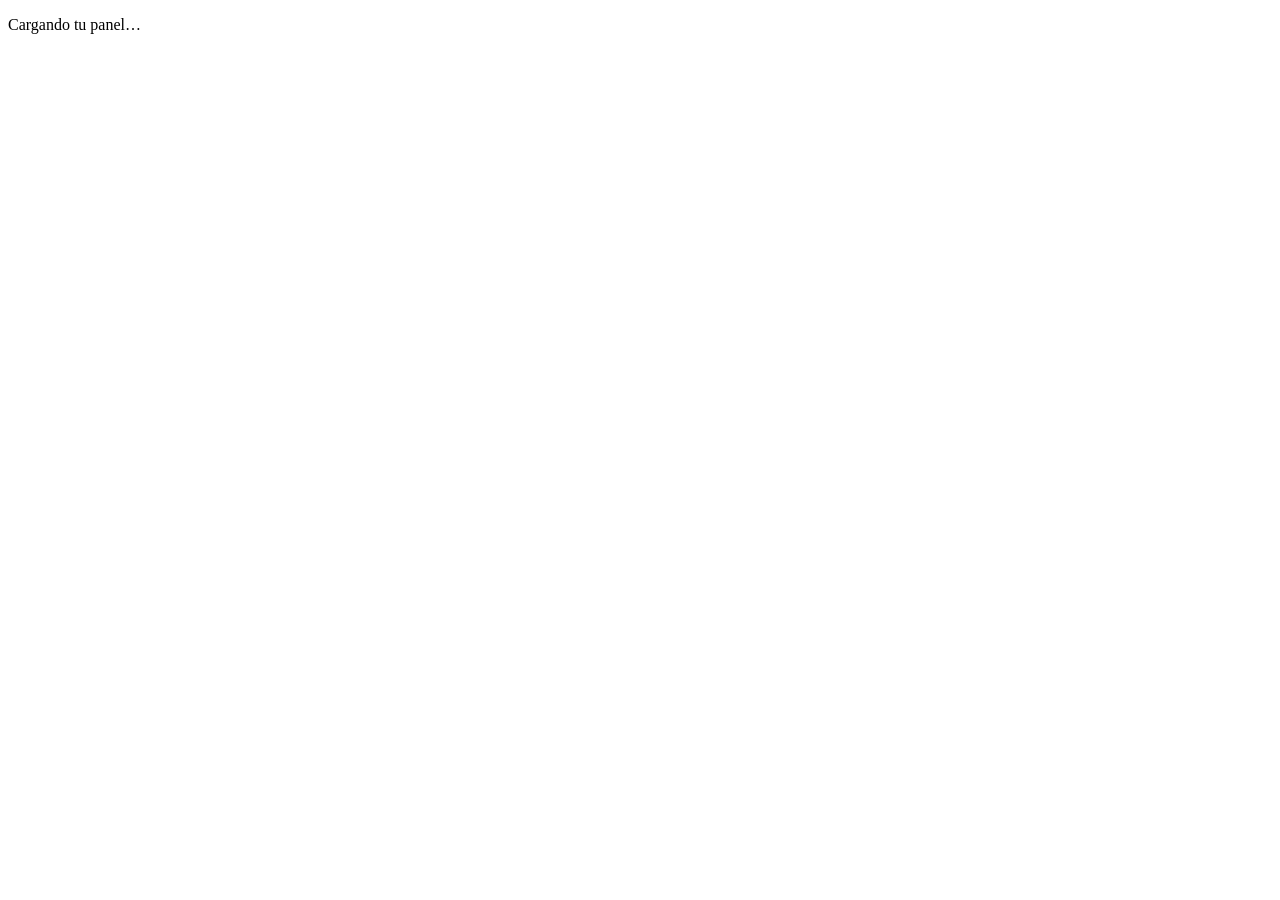
==== company/6af2012e4e6a2e795abdc049/index.html @ 743e1349 "panel empresa company/6af2012e4e6a2e795abdc049/index.html" ====
<!DOCTYPE html>
<html lang="es">
<head>
  <meta charset="UTF-8" />
  <meta name="viewport" content="width=device-width, initial-scale=1.0" />
  <title>Medusa · Bot WhatsApp IA</title>
  <meta name="robots" content="noindex, nofollow" />
  <meta name="theme-color" content="#ffffff" />
  <link rel="icon" href="../../assets/tuki-logo.png" type="image/svg+xml" />
  <link rel="stylesheet" href="../../panel/panel.css?v=1794347741791" />
</head>
<body>
  <div id="tg-root" class="tg-co">
    <p class="tg-loading">Cargando tu panel…</p>
  </div>
  <script>window.TG_COMPANY_ID="6af2012e4e6a2e795abdc049"</script>
  <script src="../../panel/panel.js?v=1794347741791"></script>
</body>
</html>
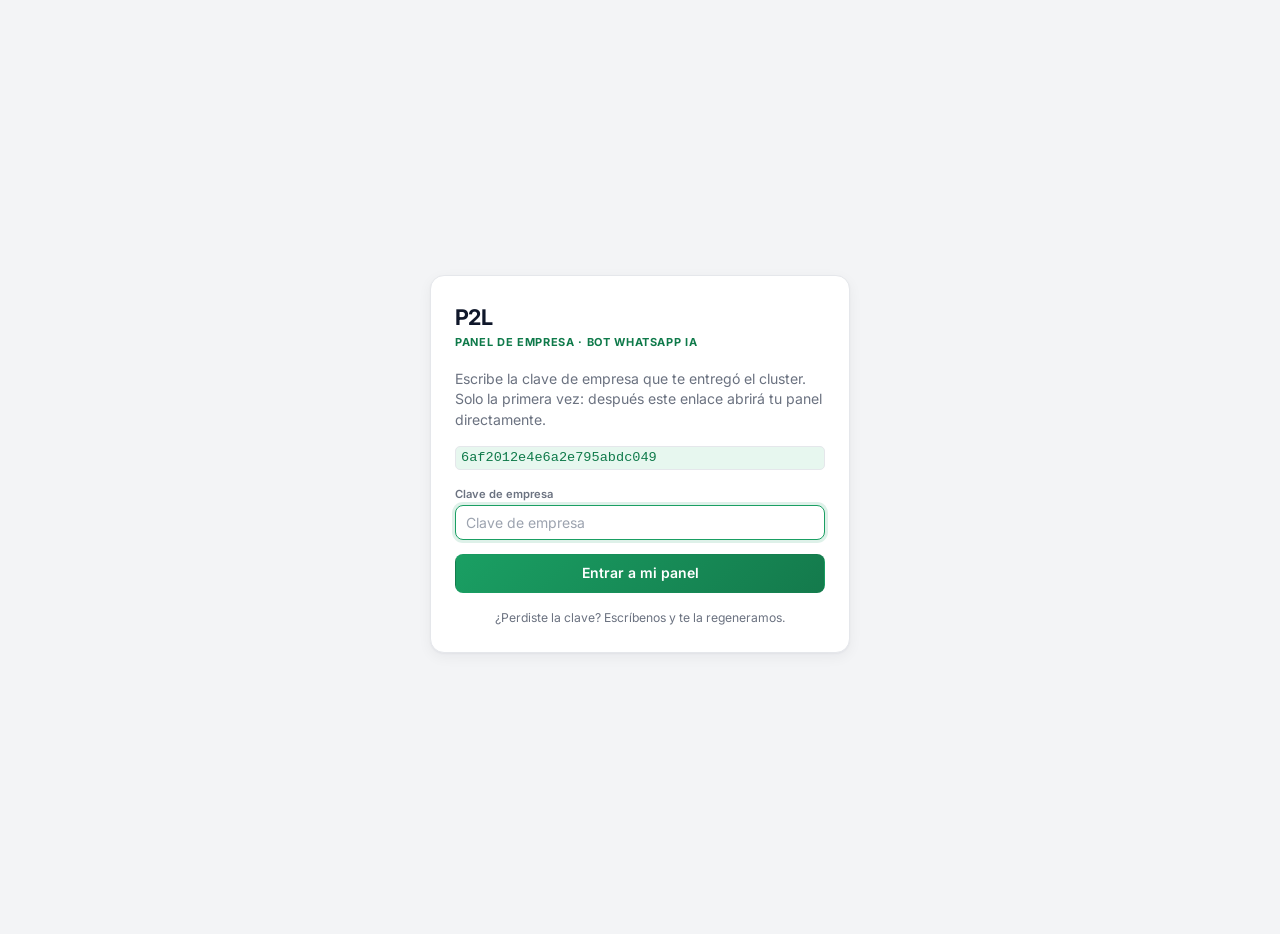
==== commit 9179cf8d: "panel empresa company/6af2012e4e6a2e795abdc049/index.html" ====
--- a/company/6af2012e4e6a2e795abdc049/index.html
+++ b/company/6af2012e4e6a2e795abdc049/index.html
@@ -7,13 +7,13 @@
   <meta name="robots" content="noindex, nofollow" />
   <meta name="theme-color" content="#ffffff" />
   <link rel="icon" href="../../assets/tuki-logo.png" type="image/svg+xml" />
-  <link rel="stylesheet" href="../../panel/panel.css?v=1794347741791" />
+  <link rel="stylesheet" href="../../panel/panel.css?v=1794351184518" />
 </head>
 <body>
   <div id="tg-root" class="tg-co">
     <p class="tg-loading">Cargando tu panel…</p>
   </div>
   <script>window.TG_COMPANY_ID="6af2012e4e6a2e795abdc049"</script>
-  <script src="../../panel/panel.js?v=1794347741791"></script>
+  <script src="../../panel/panel.js?v=1794351184518"></script>
 </body>
 </html>
--- a/panel/panel.css
+++ b/panel/panel.css
@@ -0,0 +1,1110 @@
+@import url('https://fonts.googleapis.com/css2?family=Inter:wght@400;500;600;700&display=swap');
+
+/* El panel estático no tiene el reset global de la SPA: lo replicamos aquí. */
+html, body {
+  margin: 0;
+  padding: 0;
+  background: #f3f4f6;
+  font-family: Inter, -apple-system, BlinkMacSystemFont, 'Segoe UI', Roboto, sans-serif;
+  font-size: 16px;
+}
+.tg-co *, .tg-co *::before, .tg-co *::after { box-sizing: border-box; }
+
+.tg-co {
+  --bg: #f3f4f6;
+  --surface: #ffffff;
+  --surface-2: #f9fafb;
+  --ink: #0f172a;
+  --ink-2: #374151;
+  --muted: #6b7280;
+  --leaf: #1a9f63;
+  --leaf-deep: #147a4c;
+  --leaf-ink: #0f7a4a;
+  --leaf-soft: #e7f7ef;
+  --line: #e5e7eb;
+  --danger: #dc2626;
+  --shadow: 0 1px 2px rgba(15, 23, 42, 0.04), 0 4px 14px rgba(15, 23, 42, 0.05);
+  min-height: 100vh;
+  width: 100%;
+  max-width: none;
+  box-sizing: border-box;
+  padding: 14px clamp(12px, 1.5vw, 20px) 20px;
+  color: var(--ink);
+  font-family: Inter, -apple-system, BlinkMacSystemFont, 'Segoe UI', Roboto, sans-serif;
+  line-height: 1.45;
+  -webkit-font-smoothing: antialiased;
+  background: var(--bg);
+}
+.tg-co__header {
+  display: flex;
+  justify-content: space-between;
+  align-items: center;
+  flex-wrap: wrap;
+  gap: 12px;
+  margin-bottom: 12px;
+  padding-bottom: 10px;
+  border-bottom: 1px solid var(--line);
+}
+.tg-co__menu {
+  display: flex;
+  flex-wrap: wrap;
+  gap: 6px;
+  flex: 1 1 280px;
+}
+.tg-co__tab {
+  border: 1px solid var(--line);
+  background: #fff;
+  color: var(--ink);
+  border-radius: 999px;
+  padding: 6px 12px;
+  font: inherit;
+  font-size: 0.78rem;
+  font-weight: 700;
+  cursor: pointer;
+}
+.tg-co__tab.is-on {
+  background: var(--leaf-soft);
+  color: var(--leaf-ink);
+  border-color: var(--leaf);
+}
+.tg-pane { display: none; }
+.tg-pane.is-on { display: block; width: 100%; min-width: 0; }
+.tg-co__headline {
+  flex: 0 1 auto;
+  min-width: 0;
+  margin: 0;
+  padding: 6px 0;
+  font-size: 0.78rem;
+  font-weight: 700;
+  letter-spacing: 0;
+  line-height: 1.2;
+  color: var(--ink);
+  white-space: nowrap;
+  overflow-x: auto;
+}
+.tg-co__sep {
+  display: inline-block;
+  margin: 0 0.35em;
+  color: var(--leaf-ink);
+  font-weight: 700;
+}
+.tg-co__meta {
+  display: flex;
+  flex-wrap: wrap;
+  align-items: center;
+  gap: 8px 16px;
+}
+.tg-panel-line {
+  display: inline-flex;
+  align-items: center;
+  gap: 6px;
+  margin: 0;
+  font-size: 0.82rem;
+  min-width: 0;
+}
+.tg-panel-line code {
+  max-width: min(42vw, 420px);
+  overflow: hidden;
+  text-overflow: ellipsis;
+  white-space: nowrap;
+  display: inline-block;
+  vertical-align: bottom;
+}
+.tg-co__nav {
+  display: flex;
+  gap: 8px;
+  align-items: center;
+  flex: 0 0 auto;
+}
+.tg-err {
+  margin: 0 0 8px;
+  padding: 8px 12px;
+  border-radius: 8px;
+  background: #fef2f2;
+  border: 1px solid #fecaca;
+  color: #991b1b;
+  font-size: 14px;
+}
+.tg-note {
+  margin: 0 0 8px;
+  padding: 8px 12px;
+  border-radius: 8px;
+  background: var(--leaf-soft);
+  border: 1px solid #bbf0d5;
+  color: var(--leaf-ink);
+  font-size: 14px;
+}
+
+.tg-board {
+  display: grid;
+  grid-template-columns: 1.15fr 1.15fr 0.95fr;
+  grid-template-rows: auto minmax(320px, 0.85fr) minmax(280px, 1fr) auto;
+  grid-template-areas:
+    'brand brand ai'
+    'chats chats chats'
+    'ctx   ctx   wa'
+    'ctx   ctx   tutorial';
+  gap: 10px;
+  width: 100%;
+  min-height: calc(100vh - 110px);
+  align-items: stretch;
+}
+.tg-board--panes {
+  display: block;
+  width: 100%;
+  min-height: 0;
+}
+.tg-board--panes > .tg-pane.is-on > .tg-panel {
+  width: 100%;
+}
+.tg-board__brand { grid-area: brand; }
+.tg-board__chats { grid-area: chats; min-height: 0; }
+.tg-board__ctx { grid-area: ctx; display: flex; flex-direction: column; gap: 12px; min-height: 0; }
+.tg-board__flows { grid-area: flows; } /* más adelante */
+.tg-board__tutorial { grid-area: tutorial; }
+.tg-board__wa { grid-area: wa; }
+.tg-board__orch { grid-area: orch; } /* más adelante */
+.tg-board__ai { grid-area: ai; }
+
+.tg-chats__status {
+  display: flex;
+  align-items: center;
+  gap: 10px;
+  flex-wrap: wrap;
+}
+.tg-chats__live {
+  font-size: 0.78rem;
+  font-weight: 600;
+  color: var(--muted);
+}
+.tg-chats__live--on { color: var(--leaf-ink); }
+.tg-chats__body {
+  display: grid;
+  grid-template-columns: minmax(180px, 240px) 1fr;
+  gap: 0;
+  min-height: 280px;
+  flex: 1 1 auto;
+  border: 1px solid var(--line);
+  border-radius: 10px;
+  overflow: hidden;
+  background: var(--surface-2);
+}
+.tg-chats__list {
+  border-right: 1px solid var(--line);
+  overflow-y: auto;
+  max-height: 360px;
+  background: var(--surface);
+}
+.tg-chats__item {
+  display: grid;
+  grid-template-columns: 1fr auto;
+  grid-template-areas: 'phone time' 'preview preview';
+  gap: 2px 8px;
+  width: 100%;
+  text-align: left;
+  padding: 10px 12px;
+  border: 0;
+  border-bottom: 1px solid var(--line);
+  background: transparent;
+  cursor: pointer;
+  font: inherit;
+  color: inherit;
+}
+.tg-chats__item:hover { background: var(--leaf-soft); }
+.tg-chats__item--active { background: var(--leaf-soft); box-shadow: inset 3px 0 0 var(--leaf); }
+.tg-chats__item--flash { animation: tg-chat-flash 1.4s ease; }
+.tg-chats__item--live {
+  position: relative;
+  z-index: 1;
+  background: rgba(231, 247, 239, 0.85);
+  border-bottom-color: transparent;
+  box-shadow:
+    inset 3px 0 0 #1a9f63,
+    0 0 0 1px rgba(62, 207, 142, 0.65),
+    0 0 10px 2px rgba(62, 207, 142, 0.4),
+    0 0 22px 6px rgba(26, 159, 99, 0.22);
+  animation: tg-chat-glow 1.7s ease-in-out infinite;
+}
+.tg-chats__item--live.tg-chats__item--active {
+  background: #e7f7ef;
+}
+.tg-chats__item--live-hit {
+  animation: tg-chat-glow-hit 1.2s ease, tg-chat-glow 1.7s ease-in-out 1.2s infinite;
+}
+.tg-chats__item--live .tg-chats__phone {
+  color: #0f7a4a;
+}
+@keyframes tg-chat-flash {
+  0%, 100% { background: transparent; }
+  30% { background: #dcfce7; }
+}
+@keyframes tg-chat-glow {
+  0%, 100% {
+    box-shadow:
+      inset 3px 0 0 #1a9f63,
+      0 0 0 1px rgba(62, 207, 142, 0.5),
+      0 0 8px 1px rgba(62, 207, 142, 0.28),
+      0 0 16px 4px rgba(26, 159, 99, 0.14);
+  }
+  50% {
+    box-shadow:
+      inset 3px 0 0 #3ecf8e,
+      0 0 0 2px rgba(62, 207, 142, 0.85),
+      0 0 14px 4px rgba(62, 207, 142, 0.55),
+      0 0 28px 8px rgba(26, 159, 99, 0.32);
+  }
+}
+@keyframes tg-chat-glow-hit {
+  0% {
+    box-shadow:
+      inset 3px 0 0 #3ecf8e,
+      0 0 0 3px rgba(62, 207, 142, 1),
+      0 0 20px 8px rgba(62, 207, 142, 0.75),
+      0 0 36px 12px rgba(26, 159, 99, 0.45);
+  }
+  100% {
+    box-shadow:
+      inset 3px 0 0 #1a9f63,
+      0 0 0 1px rgba(62, 207, 142, 0.65),
+      0 0 10px 2px rgba(62, 207, 142, 0.4),
+      0 0 22px 6px rgba(26, 159, 99, 0.22);
+  }
+}
+.tg-chats__phone { grid-area: phone; font-weight: 700; font-size: 0.86rem; }
+.tg-chats__time { grid-area: time; font-size: 0.72rem; color: var(--muted); }
+.tg-chats__preview {
+  grid-area: preview;
+  font-size: 0.78rem;
+  color: var(--muted);
+  white-space: nowrap;
+  overflow: hidden;
+  text-overflow: ellipsis;
+}
+.tg-chats__thread { display: flex; flex-direction: column; min-height: 0; min-width: 0; }
+.tg-chats__thread-head {
+  display: flex;
+  justify-content: space-between;
+  align-items: center;
+  gap: 8px;
+  padding: 8px 12px;
+  border-bottom: 1px solid var(--line);
+  background: var(--surface);
+  font-size: 0.88rem;
+}
+.tg-chats__msgs {
+  flex: 1 1 auto;
+  overflow-y: auto;
+  max-height: 320px;
+  padding: 12px;
+  display: flex;
+  flex-direction: column;
+  gap: 8px;
+}
+.tg-chats__bubble {
+  max-width: min(92%, 520px);
+  padding: 8px 11px;
+  border-radius: 12px;
+  font-size: 0.88rem;
+  line-height: 1.4;
+}
+.tg-chats__bubble p { margin: 2px 0 4px; white-space: pre-wrap; word-break: break-word; }
+.tg-chats__bubble time { display: block; font-size: 0.7rem; color: var(--muted); }
+.tg-chats__bubble-role {
+  font-size: 0.68rem;
+  font-weight: 700;
+  text-transform: uppercase;
+  letter-spacing: 0.04em;
+  opacity: 0.75;
+}
+.tg-chats__bubble--user {
+  align-self: flex-start;
+  background: #fff;
+  border: 1px solid var(--line);
+}
+.tg-chats__bubble--bot {
+  align-self: flex-end;
+  background: var(--leaf-soft);
+  border: 1px solid #bbf0d5;
+  color: #0f3d2a;
+}
+.tg-chats__empty {
+  margin: 16px;
+  color: var(--muted);
+  font-size: 0.88rem;
+  text-align: center;
+}
+
+.tg-learn {
+  margin: 0 0 8px;
+  font-size: 0.78rem;
+  line-height: 1.35;
+  color: var(--muted);
+}
+.tg-learn a {
+  margin-left: 8px;
+  color: var(--leaf-ink);
+  font-weight: 600;
+}
+.tg-float-kit { margin-top: 10px; }
+.tg-float-kit__code {
+  min-height: 120px;
+  max-height: 160px;
+  font-size: 0.72rem;
+  line-height: 1.35;
+  white-space: pre;
+  overflow: auto;
+}
+.tg-ctx__lead {
+  margin: 2px 0 0;
+  font-size: 0.82rem;
+  color: var(--muted);
+  font-weight: 500;
+}
+.tg-panel__head--sub { margin-bottom: 6px; }
+.tg-panel__head--sub h3 {
+  margin: 0;
+  font-size: 0.95rem;
+  font-weight: 700;
+}
+.tg-ctx__row {
+  display: grid;
+  grid-template-columns: 1fr 1fr;
+  gap: 12px;
+  min-height: 0;
+  flex: 1 1 auto;
+  align-items: stretch;
+}
+.tg-ctx__block {
+  display: flex;
+  flex-direction: column;
+  min-height: 0;
+  flex: 1 1 auto;
+}
+.tg-ctx__block--links {
+  flex: 0 0 auto;
+  padding-top: 10px;
+  border-top: 1px solid var(--line);
+}
+.tg-ctx__block .tg-area--fill { min-height: 180px; flex: 1 1 auto; }
+
+.tg-ai__row {
+  display: flex;
+  flex-wrap: wrap;
+  align-items: baseline;
+  justify-content: space-between;
+  gap: 6px 12px;
+  margin-bottom: 8px;
+}
+.tg-ai__big {
+  font-size: 1.25rem;
+  font-weight: 700;
+  color: var(--ink);
+}
+.tg-ai__big small {
+  font-size: 0.82rem;
+  font-weight: 500;
+  color: var(--muted);
+}
+.tg-ai__cost {
+  font-size: 1.05rem;
+  font-weight: 700;
+  color: var(--leaf-deep, #1a9f63);
+}
+.tg-ai__bar {
+  height: 8px;
+  border-radius: 999px;
+  background: rgba(15, 23, 42, 0.08);
+  overflow: hidden;
+  margin-bottom: 8px;
+}
+.tg-ai__fill {
+  height: 100%;
+  border-radius: 999px;
+  background: linear-gradient(90deg, #3ecf8e, #1a9f63);
+  transition: width 0.25s ease;
+}
+.tg-ai__fill--warn { background: linear-gradient(90deg, #fb923c, #f97316); }
+.tg-ai__fill--danger { background: linear-gradient(90deg, #f87171, #dc2626); }
+.tg-ai__line {
+  margin: 4px 0 0;
+  font-size: 0.8rem;
+  line-height: 1.45;
+}
+.tg-ai__warn { color: #dc2626; }
+
+.tg-panel {
+  margin: 0;
+  padding: 14px;
+  border-radius: 12px;
+  border: 1px solid var(--line);
+  background: var(--surface);
+  box-shadow: var(--shadow);
+  min-width: 0;
+  display: flex;
+  flex-direction: column;
+  gap: 8px;
+}
+.tg-panel__head {
+  display: flex;
+  align-items: center;
+  justify-content: space-between;
+  gap: 8px;
+  flex-wrap: wrap;
+}
+.tg-panel h2 {
+  margin: 0;
+  font-size: 0.98rem;
+  font-weight: 600;
+  color: var(--ink);
+}
+.tg-panel h3 {
+  margin: 0 0 6px;
+  font-size: 0.82rem;
+  font-weight: 600;
+  color: var(--leaf-ink);
+}
+.tg-chip {
+  font-size: 0.68rem;
+  font-weight: 600;
+  color: var(--leaf-ink);
+  background: var(--leaf-soft);
+  border: 1px solid #bbf0d5;
+  border-radius: 999px;
+  padding: 2px 8px;
+}
+.tg-grid { display: grid; gap: 8px; }
+.tg-grid--brand { grid-template-columns: repeat(2, minmax(0, 1fr)); }
+.tg-field--wide { grid-column: 1 / -1; }
+.tg-grid--links { grid-template-columns: 1fr 1fr; }
+.tg-grid--wa { grid-template-columns: 1fr 1fr; }
+.tg-span-full { grid-column: 1 / -1; }
+.tg-hint {
+  display: block;
+  margin-top: 1px;
+  font-style: normal;
+  font-weight: 400;
+  font-size: 0.66rem;
+  line-height: 1.3;
+  color: #9ca3af;
+}
+/* Verify token: lo emite el backend, el cliente solo lo copia hacia Meta. */
+.tg-ro-wrap { position: relative; display: block; }
+.tg-co .tg-input--ro {
+  background: #eff6ff;
+  border-color: #bfdbfe;
+  color: #1e3a8a;
+  font-family: ui-monospace, monospace;
+  font-size: 12.5px;
+  padding-right: 36px;
+  cursor: default;
+}
+.tg-co .tg-input--ro:focus {
+  border-color: #60a5fa;
+  box-shadow: 0 0 0 3px rgba(59, 130, 246, 0.16);
+}
+.tg-copy {
+  position: absolute;
+  top: 50%;
+  right: 5px;
+  transform: translateY(-50%);
+  display: inline-flex;
+  align-items: center;
+  justify-content: center;
+  width: 26px;
+  height: 26px;
+  padding: 0;
+  border: 1px solid #bfdbfe;
+  border-radius: 6px;
+  background: #ffffff;
+  color: #1d4ed8;
+  cursor: pointer;
+  transition: background 0.15s ease;
+}
+.tg-copy:hover { background: #dbeafe; }
+.tg-field {
+  display: flex;
+  flex-direction: column;
+  gap: 3px;
+  margin: 0;
+  min-width: 0;
+}
+.tg-field span {
+  font-size: 0.7rem;
+  color: var(--muted);
+  font-weight: 600;
+}
+.tg-area,
+.tg-co input {
+  width: 100%;
+  padding: 8px 10px;
+  border-radius: 8px;
+  border: 1px solid var(--line);
+  background: var(--surface);
+  color: var(--ink);
+  margin: 0;
+  font-family: inherit;
+  font-size: 14px;
+  box-sizing: border-box;
+}
+.tg-co input::placeholder,
+.tg-area::placeholder { color: #9ca3af; }
+.tg-area:focus,
+.tg-co input:focus {
+  outline: none;
+  border-color: var(--leaf);
+  box-shadow: 0 0 0 3px rgba(26, 159, 99, 0.14);
+}
+.tg-area {
+  font-family: ui-monospace, monospace;
+  font-size: 12.5px;
+  resize: vertical;
+  min-height: 72px;
+  background: var(--surface-2);
+}
+.tg-area--fill {
+  flex: 1;
+  min-height: 180px;
+  resize: none;
+}
+.tg-btn {
+  display: inline-flex;
+  align-items: center;
+  justify-content: center;
+  width: auto;
+  height: auto;
+  align-self: flex-start;
+  padding: 8px 14px;
+  border-radius: 8px;
+  border: 1px solid transparent;
+  background: linear-gradient(135deg, var(--leaf), var(--leaf-deep));
+  color: #ffffff;
+  font: inherit;
+  font-size: 14px;
+  font-weight: 600;
+  cursor: pointer;
+  text-decoration: none;
+  white-space: nowrap;
+  flex: 0 0 auto;
+  transition: all 0.2s ease;
+}
+.tg-btn:hover:not(:disabled) {
+  filter: brightness(1.05);
+  box-shadow: 0 2px 8px rgba(26, 159, 99, 0.28);
+}
+.tg-btn.ghost {
+  background: var(--surface);
+  border-color: var(--line);
+  color: var(--ink-2);
+}
+.tg-btn.ghost:hover:not(:disabled) {
+  border-color: var(--leaf);
+  color: var(--leaf-ink);
+  background: var(--leaf-soft);
+  box-shadow: none;
+}
+.tg-btn.sm { padding: 4px 10px; font-size: 0.78rem; margin-left: 0; }
+.tg-btn:disabled { opacity: 0.5; }
+.tg-muted { color: var(--muted); font-size: 0.84rem; }
+.tg-tutorial__lead { margin: 0; }
+.tg-tutorial__steps {
+  margin: 0;
+  padding-left: 1.1rem;
+  color: var(--muted);
+  font-size: 0.82rem;
+  line-height: 1.4;
+  overflow: auto;
+  flex: 1;
+  min-height: 0;
+}
+.tg-tutorial__steps li { margin-bottom: 8px; }
+.tg-tutorial__steps strong {
+  display: block;
+  color: var(--ink);
+  margin-bottom: 1px;
+  font-size: 0.84rem;
+  font-weight: 600;
+}
+.tg-tutorial a { color: var(--leaf-ink); font-weight: 500; }
+.tg-wa-hook {
+  margin: 0;
+  font-size: 0.78rem;
+  word-break: break-all;
+}
+.tg-orch-out {
+  flex: 1;
+  min-height: 0;
+  overflow: auto;
+  display: flex;
+  flex-direction: column;
+  gap: 8px;
+}
+.tg-runbook pre {
+  white-space: pre-wrap;
+  background: var(--surface-2);
+  border: 1px solid var(--line);
+  border-radius: 8px;
+  padding: 10px;
+  font-size: 11.5px;
+  max-height: 220px;
+  overflow: auto;
+  color: var(--ink-2);
+  margin: 0;
+}
+.tg-files ul { margin: 0; padding-left: 18px; color: var(--muted); }
+.tg-co code {
+  padding: 1px 5px;
+  border-radius: 5px;
+  background: var(--leaf-soft);
+  color: var(--leaf-ink);
+  font-size: 0.85em;
+  word-break: break-all;
+}
+
+@media (max-width: 1200px) {
+  .tg-board {
+    grid-template-columns: 1.2fr 0.8fr;
+    grid-template-rows: auto;
+    grid-template-areas:
+      'brand ai'
+      'chats chats'
+      'ctx ctx'
+      'wa tutorial';
+    min-height: 0;
+  }
+  .tg-grid--brand { grid-template-columns: repeat(2, minmax(0, 1fr)); }
+  .tg-field--wide { grid-column: 1 / -1; }
+  .tg-area--fill { min-height: 140px; resize: vertical; }
+}
+
+@media (max-width: 760px) {
+  .tg-board {
+    grid-template-columns: 1fr;
+    grid-template-areas:
+      'brand'
+      'ai'
+      'chats'
+      'ctx'
+      'wa'
+      'tutorial';
+  }
+  .tg-chats__body { grid-template-columns: 1fr; }
+  .tg-chats__list { max-height: 160px; border-right: 0; border-bottom: 1px solid var(--line); }
+  .tg-ctx__row { grid-template-columns: 1fr; }
+  .tg-grid--brand,
+  .tg-grid--links,
+  .tg-grid--wa { grid-template-columns: 1fr; }
+  .tg-co__header { flex-wrap: wrap; }
+}
+
+/* ── Pantalla de acceso (solo panel estático) ───────────────────────── */
+.tg-gate {
+  min-height: 100vh;
+  display: grid;
+  place-items: center;
+  padding: 24px 16px;
+}
+.tg-gate__card {
+  width: min(420px, 100%);
+  background: var(--surface);
+  border: 1px solid var(--line);
+  border-radius: 14px;
+  box-shadow: var(--shadow);
+  padding: 26px 24px;
+}
+.tg-gate__brand {
+  margin: 0 0 2px;
+  font-size: 1.35rem;
+  font-weight: 700;
+  letter-spacing: -0.03em;
+}
+.tg-gate__brand em { font-style: normal; color: var(--leaf-deep); }
+.tg-gate__eyebrow {
+  margin: 0 0 18px;
+  color: var(--leaf-ink);
+  font-size: 11px;
+  font-weight: 700;
+  letter-spacing: 0.06em;
+  text-transform: uppercase;
+}
+.tg-gate__lead { margin: 0 0 16px; color: var(--muted); font-size: 0.88rem; }
+.tg-gate__id {
+  display: block;
+  margin: 0 0 16px;
+  padding: 8px 10px;
+  border-radius: 8px;
+  background: var(--surface-2);
+  border: 1px solid var(--line);
+  font-family: ui-monospace, monospace;
+  font-size: 12px;
+  word-break: break-all;
+  color: var(--muted);
+}
+.tg-gate__card .tg-btn { width: 100%; margin-top: 14px; align-self: stretch; }
+.tg-gate__foot { margin: 16px 0 0; font-size: 0.76rem; color: var(--muted); text-align: center; }
+.tg-hidden { display: none !important; }
+.tg-loading { padding: 40px 16px; text-align: center; color: var(--muted); }
+
+.tg-plan-flag {
+  display: inline-flex;
+  align-items: center;
+  margin-right: 8px;
+  padding: 3px 10px;
+  border-radius: 999px;
+  background: var(--leaf-deep);
+  color: #fff;
+  font-size: 0.82rem;
+  font-weight: 800;
+}
+.is-plan-off { filter: grayscale(1); opacity: 0.62; }
+.tg-plan-lock { margin: 0 0 8px; color: #6b6560; font-size: 0.82rem; font-weight: 700; }
+
+#p2l-support-fab {
+  position: fixed;
+  right: 18px;
+  bottom: 18px;
+  z-index: 40;
+  display: inline-flex;
+  align-items: center;
+  gap: 8px;
+  border: 0;
+  border-radius: 999px;
+  padding: 10px 14px 10px 10px;
+  background: var(--leaf-deep);
+  color: #fff;
+  font: inherit;
+  font-size: 0.88rem;
+  font-weight: 650;
+  box-shadow: 0 10px 24px rgba(20, 122, 76, 0.28);
+  cursor: pointer;
+}
+#p2l-support-fab.has-unread { box-shadow: 0 0 0 3px #fff, 0 0 0 6px var(--leaf); }
+#p2l-support-fab.is-locked {
+  background: #c5c1b8;
+  color: #5c574e;
+  box-shadow: none;
+  cursor: not-allowed;
+  filter: grayscale(1);
+}
+#p2l-support-fab.is-locked .p2l-support-fab__mark {
+  background: #eee;
+  color: #8a847a;
+}
+.p2l-support-fab__mark {
+  display: grid;
+  place-items: center;
+  width: 28px;
+  height: 28px;
+  border-radius: 50%;
+  background: #fff;
+  color: var(--leaf-deep);
+  font-size: 10px;
+  font-weight: 800;
+  letter-spacing: -0.03em;
+}
+.p2l-support {
+  position: fixed;
+  right: 18px;
+  bottom: 72px;
+  z-index: 41;
+  width: min(360px, calc(100vw - 24px));
+  height: min(480px, calc(100vh - 110px));
+  display: flex;
+  flex-direction: column;
+  background: #fff;
+  border: 1px solid var(--line);
+  border-radius: 16px;
+  box-shadow: 0 18px 48px rgba(16, 24, 20, 0.18);
+  overflow: hidden;
+}
+.p2l-support__head {
+  display: flex;
+  align-items: center;
+  justify-content: space-between;
+  gap: 8px;
+  padding: 12px 12px 12px 14px;
+  background: #ece5dd;
+  border-bottom: 1px solid #d1c7b8;
+}
+.p2l-support__head strong { display: block; font-size: 0.95rem; }
+.p2l-support__head span { display: block; color: var(--muted); font-size: 0.75rem; }
+.p2l-support__head button {
+  border: 0;
+  background: transparent;
+  font-size: 1.4rem;
+  line-height: 1;
+  cursor: pointer;
+  color: var(--muted);
+}
+.p2l-support__log {
+  flex: 1;
+  overflow: auto;
+  padding: 12px;
+  background: #f6f3ee;
+}
+.p2l-support__empty { margin: 8px 4px; color: var(--muted); font-size: 0.82rem; }
+.p2l-support__row { display: flex; margin: 0 0 8px; }
+.p2l-support__row p {
+  margin: 0;
+  max-width: 85%;
+  padding: 8px 10px;
+  border-radius: 12px;
+  font-size: 0.88rem;
+  white-space: pre-wrap;
+  word-break: break-word;
+}
+.p2l-support__row.is-mine { justify-content: flex-end; }
+.p2l-support__row.is-mine p { background: #d9fdd3; }
+.p2l-support__row.is-theirs p { background: #fff; border: 1px solid var(--line); }
+.p2l-support__form {
+  display: flex;
+  gap: 8px;
+  padding: 10px;
+  border-top: 1px solid var(--line);
+  background: #fff;
+}
+.p2l-support__form input {
+  flex: 1;
+  border: 1px solid var(--line);
+  border-radius: 10px;
+  padding: 9px 10px;
+  font: inherit;
+}
+.p2l-support__form button {
+  border: 0;
+  border-radius: 10px;
+  padding: 0 12px;
+  background: var(--leaf-deep);
+  color: #fff;
+  font: inherit;
+  font-weight: 650;
+  cursor: pointer;
+}
+
+/* Cards MCP Enterprise (mismo esquema del cluster) */
+.tg-tools {
+  margin: 0 0 16px;
+}
+.tg-tools h2 {
+  margin: 0 0 10px;
+  font-size: 17px;
+  font-weight: 600;
+}
+.tg-comp-board { position: relative; }
+.tg-comp-grid {
+  display: grid;
+  grid-template-columns: repeat(5, minmax(0, 1fr));
+  gap: 10px;
+  align-items: stretch;
+}
+.tg-comp-grid--p2l {
+  grid-template-columns: repeat(7, minmax(0, 1fr));
+}
+.tg-threads-gap { height: 40px; }
+.tg-threads {
+  position: absolute;
+  left: 0;
+  top: 0;
+  overflow: visible;
+  pointer-events: none;
+  z-index: 2;
+}
+.tg-threads path {
+  fill: none;
+  stroke-width: 2;
+  stroke-linecap: round;
+  opacity: 0.9;
+}
+.tg-threads circle { opacity: 0.9; }
+.tg-threads path.is-idle {
+  stroke: #64748b;
+  stroke-width: 1.75;
+  stroke-dasharray: 5 4;
+}
+.tg-threads circle.is-idle { fill: #64748b; }
+.tg-comp-slot {
+  display: flex;
+  flex-direction: column;
+  gap: 6px;
+  min-width: 0;
+  height: 100%;
+}
+.tg-comp {
+  display: flex;
+  align-items: flex-start;
+  gap: 8px;
+  flex: 1 1 auto;
+  width: 100%;
+  min-height: 78px;
+  text-align: left;
+  padding: 10px 10px 10px 8px;
+  border-radius: 12px;
+  border: 1px solid var(--line);
+  background: var(--surface);
+  color: var(--ink);
+  cursor: pointer;
+  font: inherit;
+}
+.tg-comp__logo {
+  flex: 0 0 18px;
+  width: 18px;
+  height: 18px;
+  margin-top: 1px;
+  display: grid;
+  place-items: center;
+}
+.tg-comp__logo svg { width: 18px; height: 18px; display: block; }
+.tg-comp__body { flex: 1; min-width: 0; }
+.tg-comp strong {
+  display: block;
+  font-size: 0.78rem;
+  line-height: 1.3;
+}
+.tg-comp span {
+  color: var(--muted);
+  font-size: 0.64rem;
+  line-height: 1.3;
+}
+.tg-comp em {
+  display: block;
+  margin-top: 4px;
+  font-style: normal;
+  font-size: 0.62rem;
+  font-weight: 700;
+  color: #075e54;
+}
+.tg-comp__item {
+  display: block;
+  margin-top: 4px;
+  font-size: 0.62rem;
+  color: #1d4ed8;
+}
+.tg-comp--wa {
+  background: #ece5dd;
+  border-color: #d6ccc2;
+}
+.tg-switch {
+  position: relative;
+  flex: 0 0 36px;
+  width: 36px;
+  height: 20px;
+  margin-top: 1px;
+  border-radius: 999px;
+  background: #d1d5db;
+}
+.tg-switch::after {
+  content: '';
+  position: absolute;
+  top: 2px;
+  left: 2px;
+  width: 16px;
+  height: 16px;
+  border-radius: 50%;
+  background: #fff;
+  box-shadow: 0 1px 2px rgba(15, 23, 42, 0.25);
+}
+.tg-switch--on { background: #2563eb; }
+.tg-switch--on::after { left: 18px; }
+.tg-modal {
+  position: fixed;
+  inset: 0;
+  z-index: 80;
+  display: flex;
+  align-items: center;
+  justify-content: center;
+  padding: 16px;
+  background: rgba(15, 23, 42, 0.45);
+  backdrop-filter: blur(4px);
+}
+.tg-modal__card {
+  width: min(720px, 100%);
+  max-height: min(90vh, 820px);
+  overflow: auto;
+  display: flex;
+  flex-direction: column;
+  gap: 14px;
+  padding: 22px;
+  border-radius: 14px;
+  border: 1px solid var(--line);
+  background: var(--surface);
+  box-shadow: 0 24px 60px rgba(15, 23, 42, 0.22);
+}
+.tg-modal__head {
+  display: flex;
+  justify-content: space-between;
+  align-items: flex-start;
+  gap: 12px;
+}
+.tg-modal__head-main {
+  display: flex;
+  align-items: flex-start;
+  gap: 10px;
+  min-width: 0;
+}
+.tg-modal__logo {
+  flex: 0 0 28px;
+  width: 28px;
+  height: 28px;
+}
+.tg-modal__logo svg { width: 28px; height: 28px; display: block; }
+.tg-modal__company {
+  margin: 0 0 4px;
+  font-size: 0.78rem;
+  color: var(--muted);
+}
+.tg-modal__head h3 { margin: 0; font-size: 1.05rem; }
+.tg-modal__ext-tag {
+  color: var(--muted);
+  font-size: 0.78rem;
+  font-weight: 600;
+}
+.tg-modal__foot {
+  display: flex;
+  justify-content: flex-end;
+  gap: 8px;
+  padding-top: 8px;
+}
+.tg-plan-fields--modal {
+  display: grid;
+  grid-template-columns: 1fr 1fr;
+  gap: 10px 12px;
+}
+.tg-plan-fields--modal .tg-field--wide,
+.tg-muted.tg-field--wide,
+.tg-ext-link,
+.tg-wa-kit { grid-column: 1 / -1; }
+.tg-modal .tg-field { display: flex; flex-direction: column; gap: 4px; font-size: 0.82rem; }
+.tg-modal input,
+.tg-modal select,
+.tg-modal textarea {
+  width: 100%;
+  border: 1px solid var(--line);
+  border-radius: 8px;
+  padding: 8px 10px;
+  font: inherit;
+}
+.tg-modal textarea.tg-skill-area { min-height: 220px; font-family: ui-monospace, Menlo, Consolas, monospace; font-size: 0.82rem; }
+.tg-check { display: flex; align-items: center; gap: 8px; font-size: 0.85rem; }
+.tg-check input { width: auto; }
+.tg-ext-link { color: var(--leaf-ink); font-weight: 700; font-size: 0.88rem; }
+.tg-wa-kit__code {
+  margin: 0;
+  padding: 10px;
+  border-radius: 8px;
+  background: #f8fafc;
+  border: 1px solid var(--line);
+  white-space: pre-wrap;
+  word-break: break-all;
+  font-size: 0.72rem;
+}
+.tg-wa-ro {
+  display: flex;
+  gap: 8px;
+  align-items: center;
+}
+.tg-wa-ro input { flex: 1; }
+@media (max-width: 900px) {
+  .tg-comp-grid { grid-template-columns: repeat(2, minmax(0, 1fr)); }
+  .tg-threads-gap,
+  .tg-threads { display: none; }
+  .tg-plan-fields--modal { grid-template-columns: 1fr; }
+}
